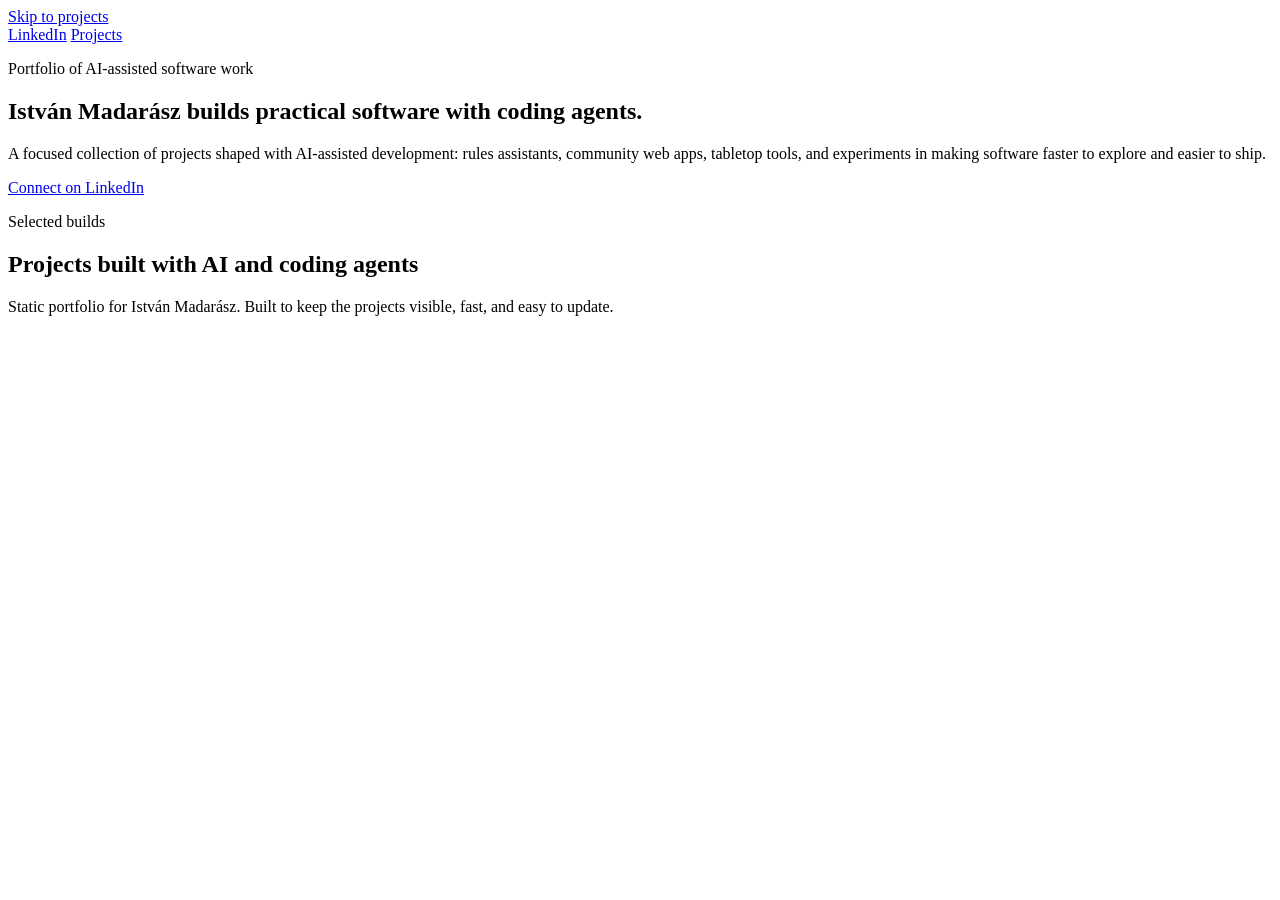
==== index.html @ a6677149 "Add semantic portfolio HTML baseline" ====
<!doctype html>
<html lang="en">
<head>
  <meta charset="utf-8">
  <meta name="viewport" content="width=device-width, initial-scale=1">
  <title>István Madarász | AI-Built Project Portfolio</title>
  <meta name="description" content="A portfolio of practical software projects by István Madarász, built with AI and coding agents.">
  <link rel="canonical" href="https://madarasz.github.io/ai-portfolio/">
  <meta property="og:type" content="website">
  <meta property="og:title" content="István Madarász | AI-Built Project Portfolio">
  <meta property="og:description" content="Practical software projects built with AI and coding agents.">
  <meta property="og:url" content="https://madarasz.github.io/ai-portfolio/">
  <meta name="twitter:card" content="summary_large_image">
  <meta name="twitter:title" content="István Madarász | AI-Built Project Portfolio">
  <meta name="twitter:description" content="Practical software projects built with AI and coding agents.">
  <link rel="stylesheet" href="styles.css">
</head>
<body>
  <div class="ambient ambient-one" aria-hidden="true"></div>
  <div class="ambient ambient-two" aria-hidden="true"></div>

  <header class="site-header">
    <a class="skip-link" href="#projects">Skip to projects</a>
    <nav class="topline" aria-label="Primary">
      <a href="https://www.linkedin.com/in/istvanmadarasz/">LinkedIn</a>
      <a href="#projects">Projects</a>
    </nav>
    <section class="hero" aria-labelledby="page-title">
      <p class="eyebrow">Portfolio of AI-assisted software work</p>
      <h1 id="page-title">István Madarász builds practical software with coding agents.</h1>
      <p class="hero-copy">A focused collection of projects shaped with AI-assisted development: rules assistants, community web apps, tabletop tools, and experiments in making software faster to explore and easier to ship.</p>
      <a class="primary-link" href="https://www.linkedin.com/in/istvanmadarasz/">Connect on LinkedIn</a>
    </section>
  </header>

  <main id="projects" class="projects" aria-labelledby="projects-title">
    <div class="section-heading">
      <p class="eyebrow">Selected builds</p>
      <h2 id="projects-title">Projects built with AI and coding agents</h2>
    </div>
    <!-- Add five article.project-card entries in Task 3. -->
  </main>

  <footer class="site-footer">
    <p>Static portfolio for István Madarász. Built to keep the projects visible, fast, and easy to update.</p>
  </footer>

  <script type="application/ld+json">
  {
    "@context": "https://schema.org",
    "@graph": [
      {
        "@type": "Person",
        "@id": "https://madarasz.github.io/ai-portfolio/#person",
        "name": "István Madarász",
        "url": "https://madarasz.github.io/ai-portfolio/",
        "sameAs": ["https://www.linkedin.com/in/istvanmadarasz/"],
        "knowsAbout": ["AI-assisted software development", "coding agents", "web applications", "tabletop gaming tools"]
      }
    ]
  }
  </script>
</body>
</html>
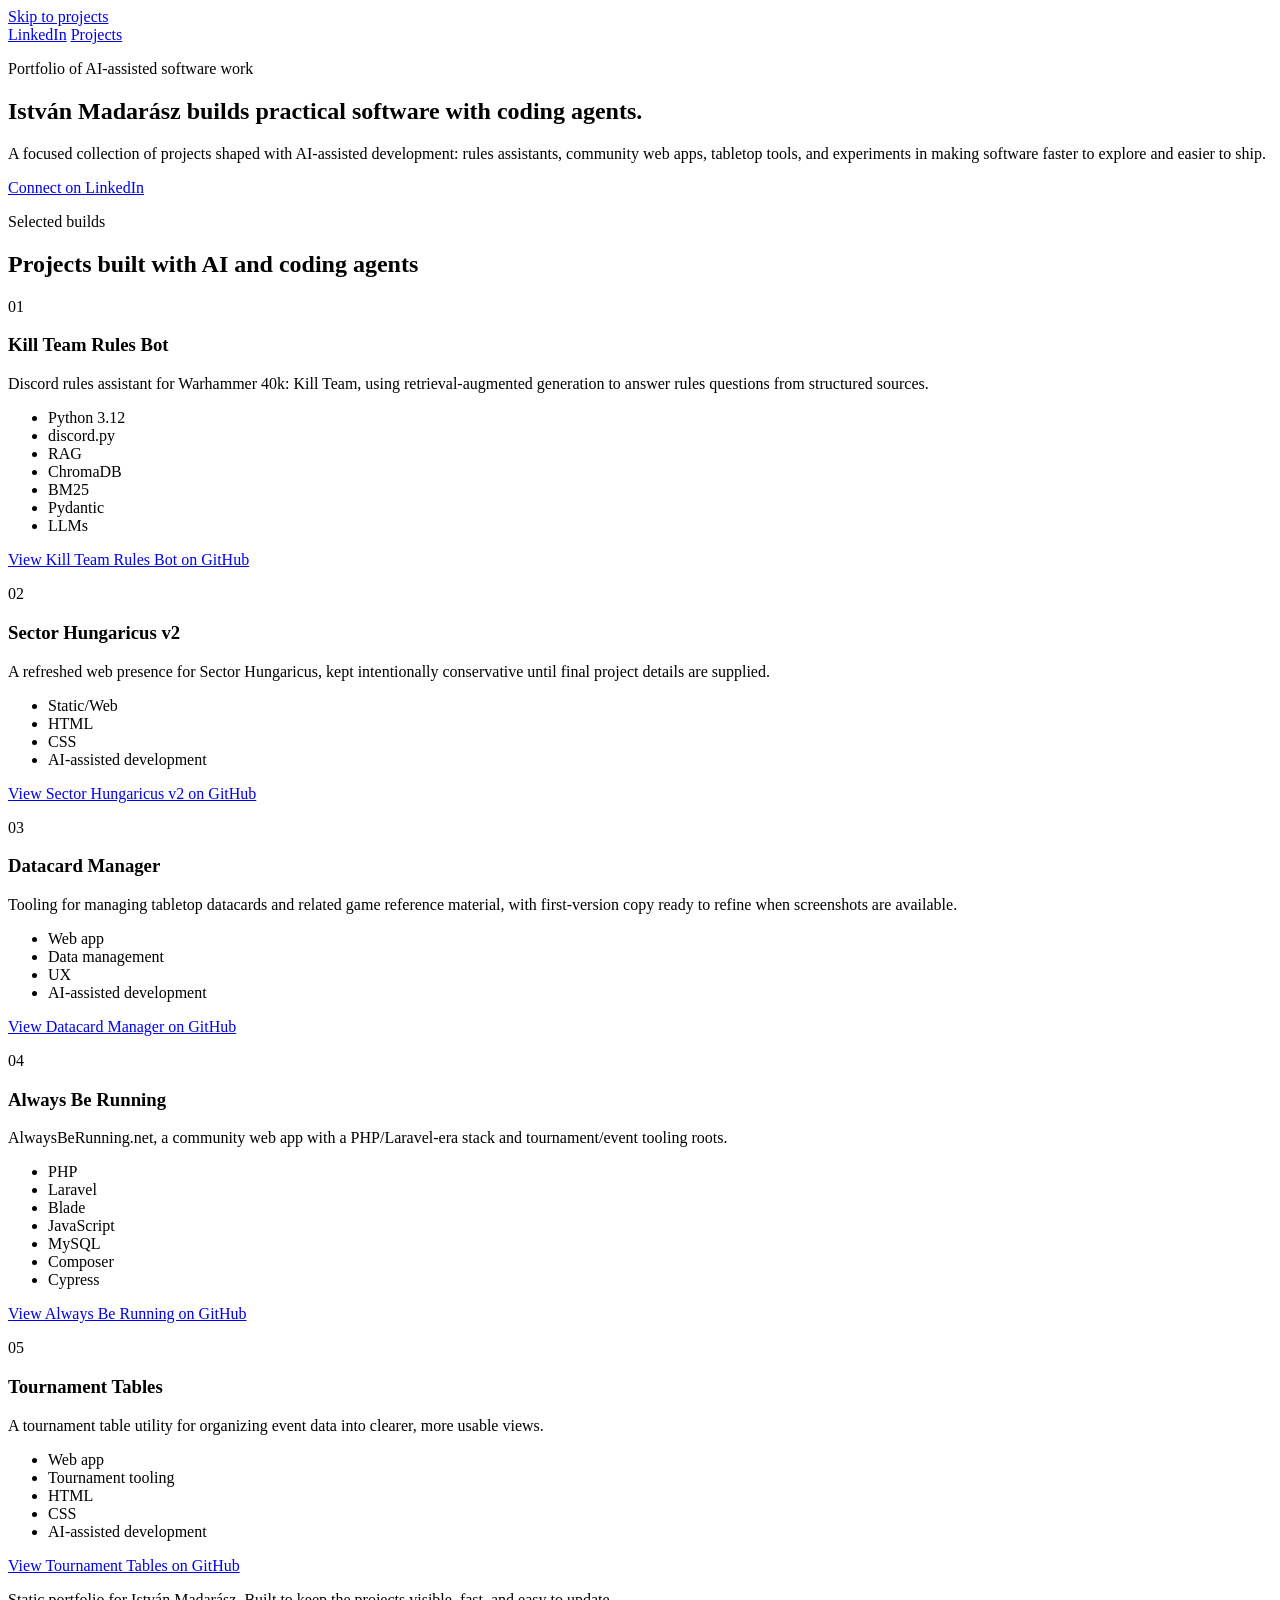
==== commit 2ac62109: "Add portfolio project content" ====
--- a/index.html
+++ b/index.html
@@ -38,7 +38,92 @@
       <p class="eyebrow">Selected builds</p>
       <h2 id="projects-title">Projects built with AI and coding agents</h2>
     </div>
-    <!-- Add five article.project-card entries in Task 3. -->
+    <article class="project-card featured">
+      <div class="project-shot shot-rules" role="img" aria-label="Stylized placeholder screenshot for Kill Team Rules Bot"></div>
+      <div class="project-body">
+        <p class="project-index">01</p>
+        <h3>Kill Team Rules Bot</h3>
+        <p>Discord rules assistant for Warhammer 40k: Kill Team, using retrieval-augmented generation to answer rules questions from structured sources.</p>
+        <ul class="tags" aria-label="Technologies used">
+          <li>Python 3.12</li>
+          <li>discord.py</li>
+          <li>RAG</li>
+          <li>ChromaDB</li>
+          <li>BM25</li>
+          <li>Pydantic</li>
+          <li>LLMs</li>
+        </ul>
+        <a class="repo-link" href="https://github.com/madarasz/kt-rules-bot">View Kill Team Rules Bot on GitHub</a>
+      </div>
+    </article>
+
+    <article class="project-card">
+      <div class="project-shot shot-sector" role="img" aria-label="Stylized placeholder screenshot for Sector Hungaricus v2"></div>
+      <div class="project-body">
+        <p class="project-index">02</p>
+        <h3>Sector Hungaricus v2</h3>
+        <p>A refreshed web presence for Sector Hungaricus, kept intentionally conservative until final project details are supplied.</p>
+        <ul class="tags" aria-label="Technologies used">
+          <li>Static/Web</li>
+          <li>HTML</li>
+          <li>CSS</li>
+          <li>AI-assisted development</li>
+        </ul>
+        <a class="repo-link" href="https://github.com/madarasz/sectorhungaricus-v2">View Sector Hungaricus v2 on GitHub</a>
+      </div>
+    </article>
+
+    <article class="project-card">
+      <div class="project-shot shot-datacard" role="img" aria-label="Stylized placeholder screenshot for Datacard Manager"></div>
+      <div class="project-body">
+        <p class="project-index">03</p>
+        <h3>Datacard Manager</h3>
+        <p>Tooling for managing tabletop datacards and related game reference material, with first-version copy ready to refine when screenshots are available.</p>
+        <ul class="tags" aria-label="Technologies used">
+          <li>Web app</li>
+          <li>Data management</li>
+          <li>UX</li>
+          <li>AI-assisted development</li>
+        </ul>
+        <a class="repo-link" href="https://github.com/madarasz/datacard-manager">View Datacard Manager on GitHub</a>
+      </div>
+    </article>
+
+    <article class="project-card">
+      <div class="project-shot shot-abr" role="img" aria-label="Stylized placeholder screenshot for Always Be Running"></div>
+      <div class="project-body">
+        <p class="project-index">04</p>
+        <h3>Always Be Running</h3>
+        <p>AlwaysBeRunning.net, a community web app with a PHP/Laravel-era stack and tournament/event tooling roots.</p>
+        <ul class="tags" aria-label="Technologies used">
+          <li>PHP</li>
+          <li>Laravel</li>
+          <li>Blade</li>
+          <li>JavaScript</li>
+          <li>MySQL</li>
+          <li>Composer</li>
+          <li>Cypress</li>
+        </ul>
+        <a class="repo-link" href="https://github.com/madarasz/always-be-running">View Always Be Running on GitHub</a>
+      </div>
+    </article>
+
+    <article class="project-card">
+      <div class="project-shot shot-tables" role="img" aria-label="Stylized placeholder screenshot for Tournament Tables"></div>
+      <div class="project-body">
+        <p class="project-index">05</p>
+        <h3>Tournament Tables</h3>
+        <p>A tournament table utility for organizing event data into clearer, more usable views.</p>
+        <ul class="tags" aria-label="Technologies used">
+          <li>Web app</li>
+          <li>Tournament tooling</li>
+          <li>HTML</li>
+          <li>CSS</li>
+          <li>AI-assisted development</li>
+        </ul>
+        <a class="repo-link" href="https://github.com/madarasz/tournament-tables">View Tournament Tables on GitHub</a>
+      </div>
+    </article>
   </main>
 
   <footer class="site-footer">
@@ -56,6 +141,56 @@
         "url": "https://madarasz.github.io/ai-portfolio/",
         "sameAs": ["https://www.linkedin.com/in/istvanmadarasz/"],
         "knowsAbout": ["AI-assisted software development", "coding agents", "web applications", "tabletop gaming tools"]
+      },
+      {
+        "@type": "SoftwareSourceCode",
+        "name": "Kill Team Rules Bot",
+        "codeRepository": "https://github.com/madarasz/kt-rules-bot",
+        "programmingLanguage": ["Python"],
+        "creator": {
+          "@id": "https://madarasz.github.io/ai-portfolio/#person"
+        },
+        "description": "Discord rules assistant for Warhammer 40k: Kill Team, using retrieval-augmented generation to answer rules questions from structured sources."
+      },
+      {
+        "@type": "SoftwareSourceCode",
+        "name": "Sector Hungaricus v2",
+        "codeRepository": "https://github.com/madarasz/sectorhungaricus-v2",
+        "programmingLanguage": ["HTML", "CSS"],
+        "creator": {
+          "@id": "https://madarasz.github.io/ai-portfolio/#person"
+        },
+        "description": "A refreshed web presence for Sector Hungaricus, kept intentionally conservative until final project details are supplied."
+      },
+      {
+        "@type": "SoftwareSourceCode",
+        "name": "Datacard Manager",
+        "codeRepository": "https://github.com/madarasz/datacard-manager",
+        "programmingLanguage": ["HTML", "CSS"],
+        "creator": {
+          "@id": "https://madarasz.github.io/ai-portfolio/#person"
+        },
+        "description": "Tooling for managing tabletop datacards and related game reference material, with first-version copy ready to refine when screenshots are available."
+      },
+      {
+        "@type": "SoftwareSourceCode",
+        "name": "Always Be Running",
+        "codeRepository": "https://github.com/madarasz/always-be-running",
+        "programmingLanguage": ["PHP", "JavaScript"],
+        "creator": {
+          "@id": "https://madarasz.github.io/ai-portfolio/#person"
+        },
+        "description": "AlwaysBeRunning.net, a community web app with a PHP/Laravel-era stack and tournament/event tooling roots."
+      },
+      {
+        "@type": "SoftwareSourceCode",
+        "name": "Tournament Tables",
+        "codeRepository": "https://github.com/madarasz/tournament-tables",
+        "programmingLanguage": ["HTML", "CSS"],
+        "creator": {
+          "@id": "https://madarasz.github.io/ai-portfolio/#person"
+        },
+        "description": "A tournament table utility for organizing event data into clearer, more usable views."
       }
     ]
   }
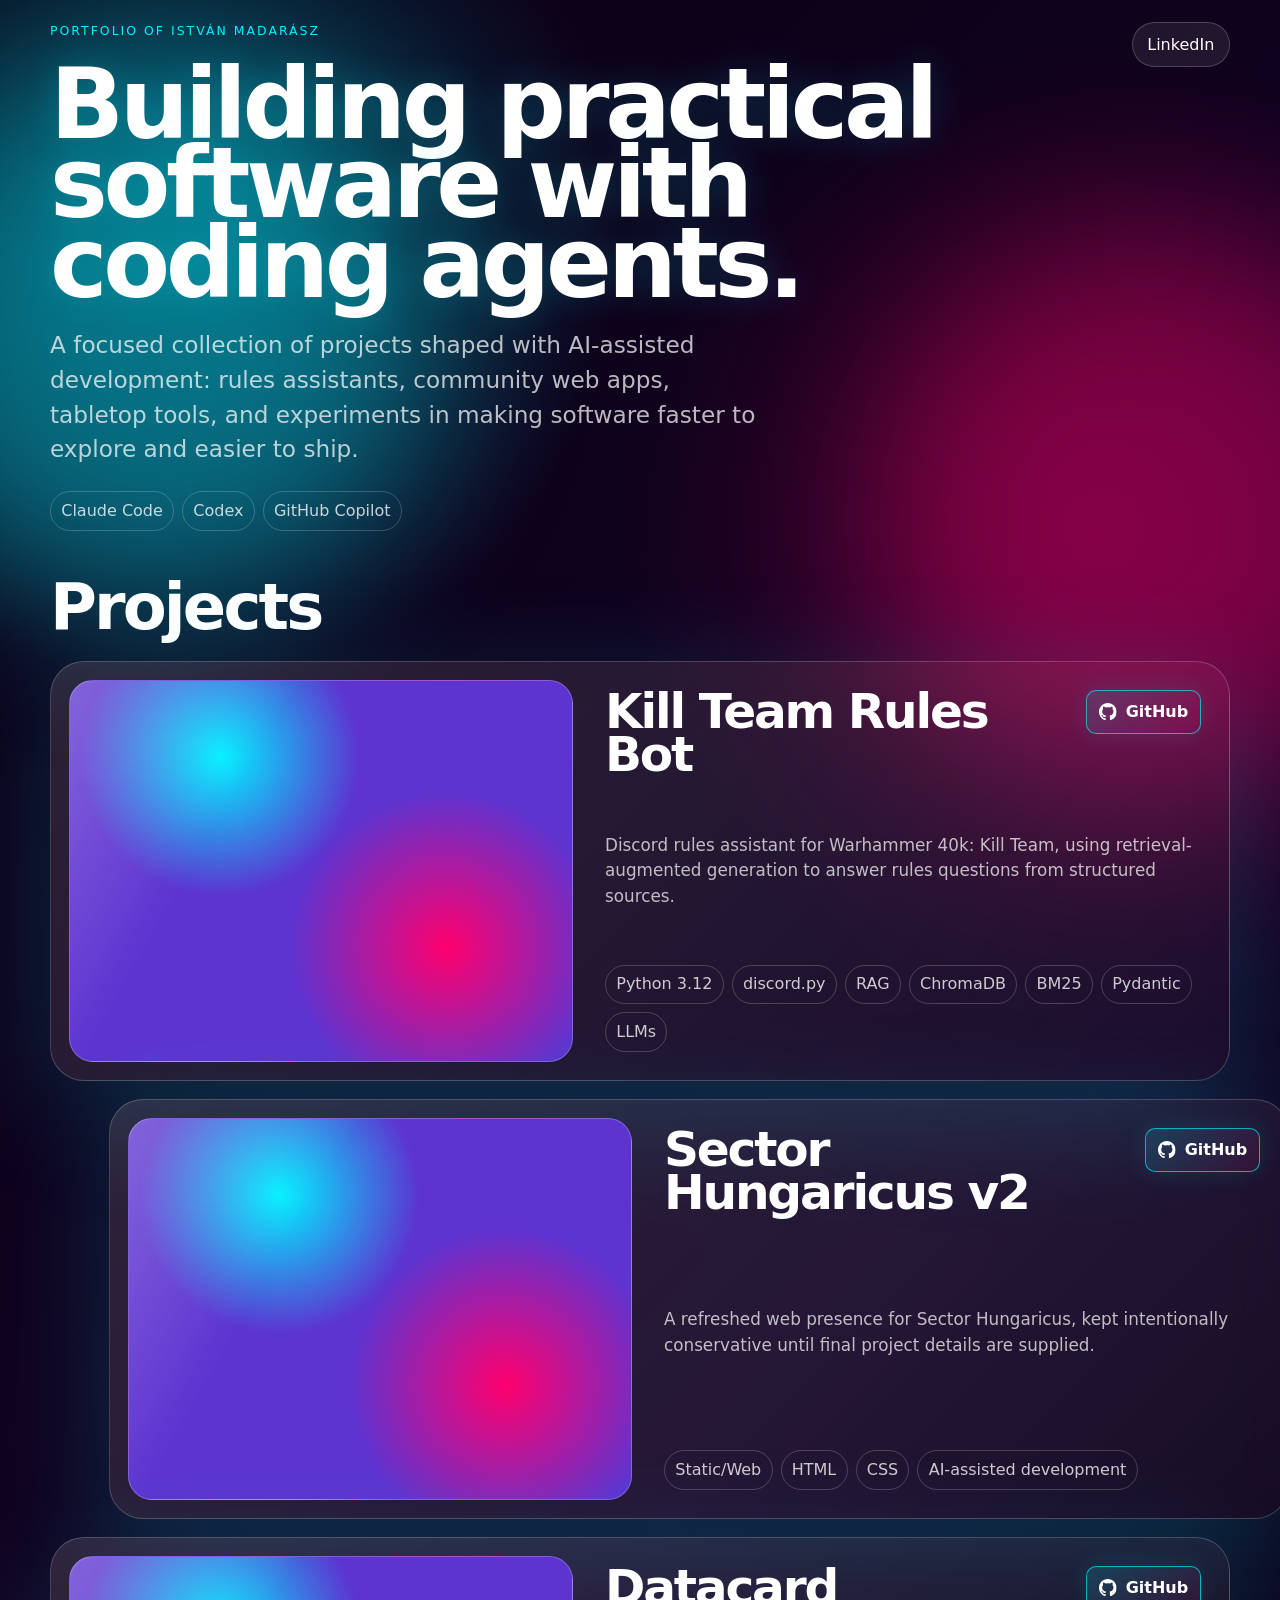
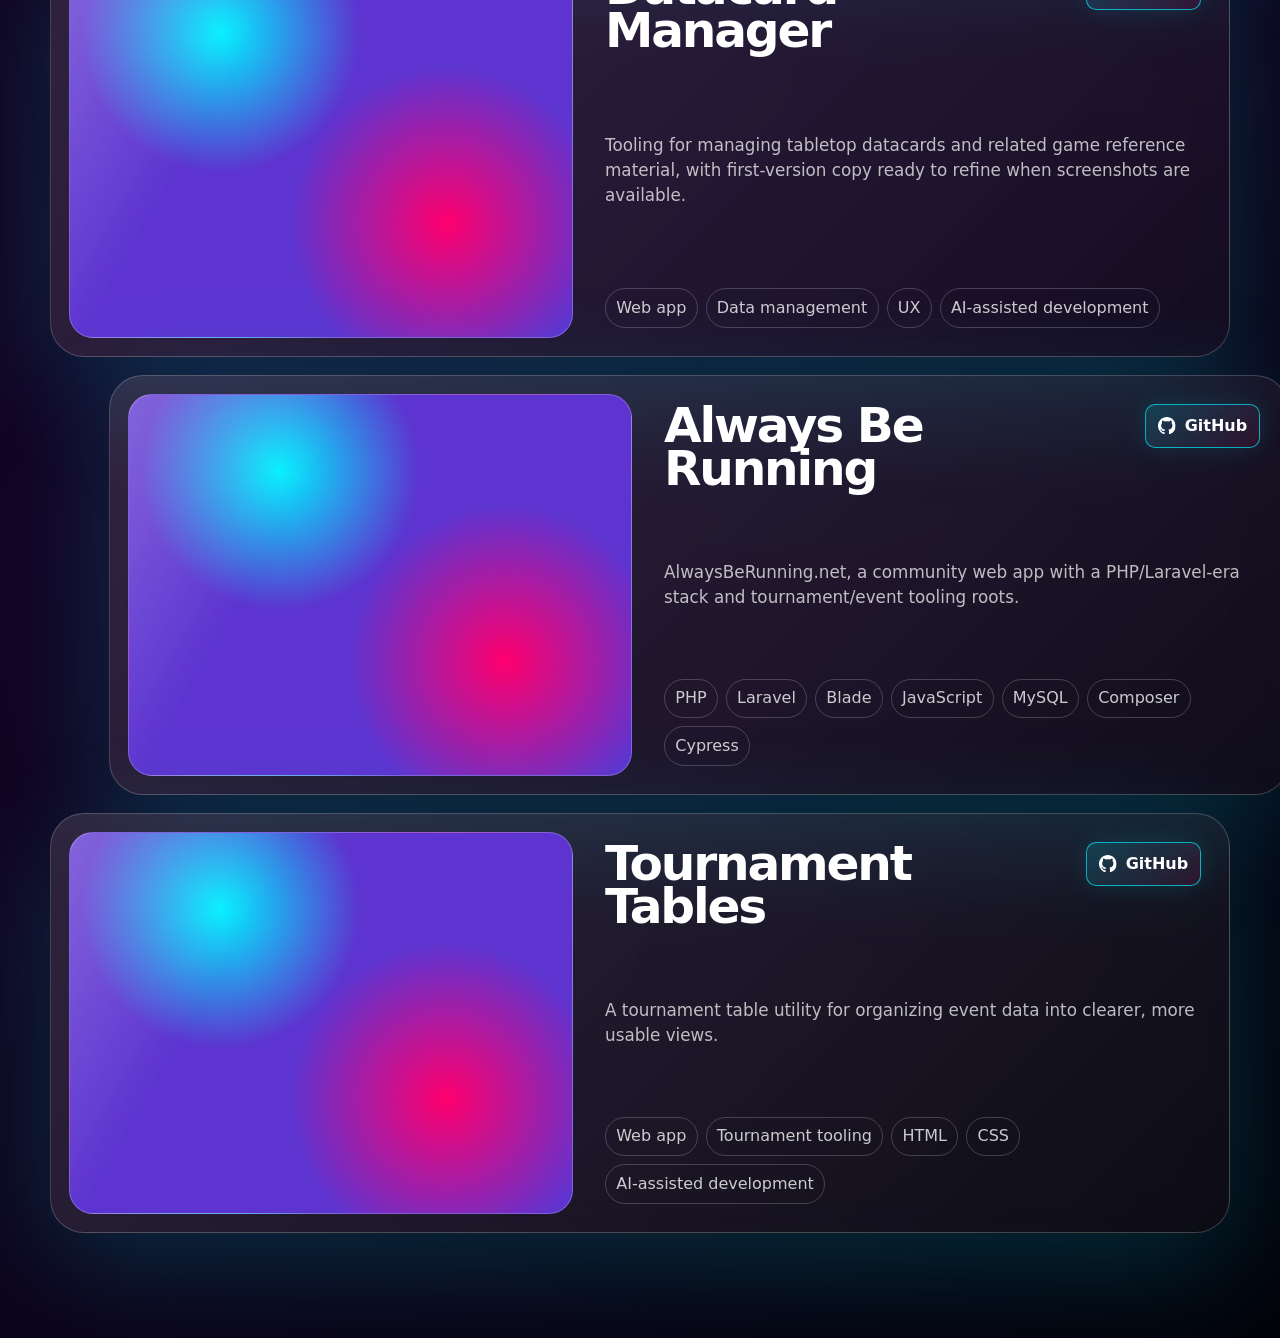
==== commit 21e87b1a: "design update" ====
--- a/index.html
+++ b/index.html
@@ -16,6 +16,11 @@
   <link rel="stylesheet" href="styles.css">
 </head>
 <body>
+  <svg class="icon-sprite" aria-hidden="true" focusable="false">
+    <symbol id="github-logo" viewBox="0 0 16 16">
+      <path d="M8 0C3.58 0 0 3.58 0 8c0 3.54 2.29 6.53 5.47 7.59.4.07.55-.17.55-.38 0-.19-.01-.82-.01-1.49-2.01.37-2.53-.49-2.69-.94-.09-.23-.48-.94-.82-1.13-.28-.15-.68-.52-.01-.53.63-.01 1.08.58 1.23.82.72 1.21 1.87.87 2.33.66.07-.52.28-.87.51-1.07-1.78-.2-3.64-.89-3.64-3.95 0-.87.31-1.59.82-2.15-.08-.2-.36-1.02.08-2.12 0 0 .67-.21 2.2.82A7.53 7.53 0 0 1 8 3.86c.68 0 1.36.09 2 .27 1.53-1.04 2.2-.82 2.2-.82.44 1.1.16 1.92.08 2.12.51.56.82 1.27.82 2.15 0 3.07-1.87 3.75-3.65 3.95.29.25.54.73.54 1.48 0 1.07-.01 1.93-.01 2.2 0 .21.15.46.55.38A8.01 8.01 0 0 0 16 8c0-4.42-3.58-8-8-8Z"/>
+    </symbol>
+  </svg>
   <div class="ambient ambient-one" aria-hidden="true"></div>
   <div class="ambient ambient-two" aria-hidden="true"></div>
 
@@ -23,26 +28,33 @@
     <a class="skip-link" href="#projects">Skip to projects</a>
     <nav class="topline" aria-label="Primary">
       <a href="https://www.linkedin.com/in/istvanmadarasz/">LinkedIn</a>
-      <a href="#projects">Projects</a>
     </nav>
     <section class="hero" aria-labelledby="page-title">
-      <p class="eyebrow">Portfolio of AI-assisted software work</p>
-      <h1 id="page-title">István Madarász builds practical software with coding agents.</h1>
+      <p class="eyebrow">Portfolio of István Madarász</p>
+      <h1 id="page-title">Building practical software with coding agents.</h1>
       <p class="hero-copy">A focused collection of projects shaped with AI-assisted development: rules assistants, community web apps, tabletop tools, and experiments in making software faster to explore and easier to ship.</p>
-      <a class="primary-link" href="https://www.linkedin.com/in/istvanmadarasz/">Connect on LinkedIn</a>
+      <ul class="tags hero-tools" aria-label="AI coding tools used">
+        <li>Claude Code</li>
+        <li>Codex</li>
+        <li>GitHub Copilot</li>
+      </ul>
     </section>
   </header>
 
   <main id="projects" class="projects" aria-labelledby="projects-title">
     <div class="section-heading">
-      <p class="eyebrow">Selected builds</p>
-      <h2 id="projects-title">Projects built with AI and coding agents</h2>
+      <h2 id="projects-title">Projects</h2>
     </div>
     <article class="project-card featured">
       <div class="project-shot shot-rules" role="img" aria-label="Stylized placeholder screenshot for Kill Team Rules Bot"></div>
       <div class="project-body">
-        <p class="project-index">01</p>
-        <h3>Kill Team Rules Bot</h3>
+        <div class="project-heading">
+          <h3>Kill Team Rules Bot</h3>
+          <a class="repo-link" href="https://github.com/madarasz/kt-rules-bot" aria-label="View Kill Team Rules Bot on GitHub">
+            <svg aria-hidden="true" focusable="false"><use href="#github-logo"></use></svg>
+            <span>GitHub</span>
+          </a>
+        </div>
         <p>Discord rules assistant for Warhammer 40k: Kill Team, using retrieval-augmented generation to answer rules questions from structured sources.</p>
         <ul class="tags" aria-label="Technologies used">
           <li>Python 3.12</li>
@@ -53,15 +65,19 @@
           <li>Pydantic</li>
           <li>LLMs</li>
         </ul>
-        <a class="repo-link" href="https://github.com/madarasz/kt-rules-bot">View Kill Team Rules Bot on GitHub</a>
       </div>
     </article>
 
     <article class="project-card">
       <div class="project-shot shot-sector" role="img" aria-label="Stylized placeholder screenshot for Sector Hungaricus v2"></div>
       <div class="project-body">
-        <p class="project-index">02</p>
-        <h3>Sector Hungaricus v2</h3>
+        <div class="project-heading">
+          <h3>Sector Hungaricus v2</h3>
+          <a class="repo-link" href="https://github.com/madarasz/sectorhungaricus-v2" aria-label="View Sector Hungaricus v2 on GitHub">
+            <svg aria-hidden="true" focusable="false"><use href="#github-logo"></use></svg>
+            <span>GitHub</span>
+          </a>
+        </div>
         <p>A refreshed web presence for Sector Hungaricus, kept intentionally conservative until final project details are supplied.</p>
         <ul class="tags" aria-label="Technologies used">
           <li>Static/Web</li>
@@ -69,15 +85,19 @@
           <li>CSS</li>
           <li>AI-assisted development</li>
         </ul>
-        <a class="repo-link" href="https://github.com/madarasz/sectorhungaricus-v2">View Sector Hungaricus v2 on GitHub</a>
       </div>
     </article>
 
     <article class="project-card">
       <div class="project-shot shot-datacard" role="img" aria-label="Stylized placeholder screenshot for Datacard Manager"></div>
       <div class="project-body">
-        <p class="project-index">03</p>
-        <h3>Datacard Manager</h3>
+        <div class="project-heading">
+          <h3>Datacard Manager</h3>
+          <a class="repo-link" href="https://github.com/madarasz/datacard-manager" aria-label="View Datacard Manager on GitHub">
+            <svg aria-hidden="true" focusable="false"><use href="#github-logo"></use></svg>
+            <span>GitHub</span>
+          </a>
+        </div>
         <p>Tooling for managing tabletop datacards and related game reference material, with first-version copy ready to refine when screenshots are available.</p>
         <ul class="tags" aria-label="Technologies used">
           <li>Web app</li>
@@ -85,15 +105,19 @@
           <li>UX</li>
           <li>AI-assisted development</li>
         </ul>
-        <a class="repo-link" href="https://github.com/madarasz/datacard-manager">View Datacard Manager on GitHub</a>
       </div>
     </article>
 
     <article class="project-card">
       <div class="project-shot shot-abr" role="img" aria-label="Stylized placeholder screenshot for Always Be Running"></div>
       <div class="project-body">
-        <p class="project-index">04</p>
-        <h3>Always Be Running</h3>
+        <div class="project-heading">
+          <h3>Always Be Running</h3>
+          <a class="repo-link" href="https://github.com/madarasz/always-be-running" aria-label="View Always Be Running on GitHub">
+            <svg aria-hidden="true" focusable="false"><use href="#github-logo"></use></svg>
+            <span>GitHub</span>
+          </a>
+        </div>
         <p>AlwaysBeRunning.net, a community web app with a PHP/Laravel-era stack and tournament/event tooling roots.</p>
         <ul class="tags" aria-label="Technologies used">
           <li>PHP</li>
@@ -104,15 +128,19 @@
           <li>Composer</li>
           <li>Cypress</li>
         </ul>
-        <a class="repo-link" href="https://github.com/madarasz/always-be-running">View Always Be Running on GitHub</a>
       </div>
     </article>
 
     <article class="project-card">
       <div class="project-shot shot-tables" role="img" aria-label="Stylized placeholder screenshot for Tournament Tables"></div>
       <div class="project-body">
-        <p class="project-index">05</p>
-        <h3>Tournament Tables</h3>
+        <div class="project-heading">
+          <h3>Tournament Tables</h3>
+          <a class="repo-link" href="https://github.com/madarasz/tournament-tables" aria-label="View Tournament Tables on GitHub">
+            <svg aria-hidden="true" focusable="false"><use href="#github-logo"></use></svg>
+            <span>GitHub</span>
+          </a>
+        </div>
         <p>A tournament table utility for organizing event data into clearer, more usable views.</p>
         <ul class="tags" aria-label="Technologies used">
           <li>Web app</li>
@@ -121,14 +149,9 @@
           <li>CSS</li>
           <li>AI-assisted development</li>
         </ul>
-        <a class="repo-link" href="https://github.com/madarasz/tournament-tables">View Tournament Tables on GitHub</a>
       </div>
     </article>
   </main>
-
-  <footer class="site-footer">
-    <p>Static portfolio for István Madarász. Built to keep the projects visible, fast, and easy to update.</p>
-  </footer>
 
   <script type="application/ld+json">
   {
--- a/styles.css
+++ b/styles.css
@@ -0,0 +1,344 @@
+@layer reset, base, layout, components, motion;
+
+@layer reset {
+  *,
+  *::before,
+  *::after {
+    box-sizing: border-box;
+  }
+
+  body,
+  h1,
+  h2,
+  h3,
+  p {
+    margin: 0;
+  }
+}
+
+@layer base {
+  :root {
+    --surface: #0a0014;
+    --surface-2: #130425;
+    --text: #ffffff;
+    --muted: rgba(255, 255, 255, 0.72);
+    --line: rgba(255, 255, 255, 0.2);
+    --violet: #5d34d0;
+    --magenta: #ff006e;
+    --cyan: #00f0ff;
+    --radius-xl: 34px;
+    --radius-lg: 24px;
+    --shadow-glow: 0 30px 120px rgba(0, 240, 255, 0.18);
+    color-scheme: dark;
+  }
+
+  html {
+    scroll-behavior: smooth;
+  }
+
+  body {
+    min-height: 100vh;
+    font-family: ui-sans-serif, system-ui, -apple-system, BlinkMacSystemFont, "Segoe UI", sans-serif;
+    color: var(--text);
+    background:
+      radial-gradient(circle at 14% 8%, rgba(0, 240, 255, 0.28), transparent 28rem),
+      radial-gradient(circle at 86% 18%, rgba(255, 0, 110, 0.22), transparent 30rem),
+      linear-gradient(135deg, var(--surface), var(--surface-2) 52%, #02030a);
+    line-height: 1.5;
+  }
+
+  a {
+    color: inherit;
+  }
+
+  a:focus-visible {
+    outline: 3px solid var(--cyan);
+    outline-offset: 5px;
+  }
+}
+
+@layer layout {
+  .site-header,
+  .projects {
+    width: min(1180px, calc(100% - 32px));
+    margin-inline: auto;
+  }
+
+  .site-header {
+    position: relative;
+  }
+
+  .hero {
+    min-height: auto;
+    display: grid;
+    align-content: start;
+    gap: 24px;
+    padding-block: 22px 48px;
+  }
+
+  .hero h1 {
+    max-width: 980px;
+    font-size: clamp(2.8rem, 7.6vw, 6.6rem);
+    line-height: 0.82;
+    letter-spacing: -0.045em;
+    text-wrap: balance;
+    text-shadow: 0 0 36px rgba(0, 240, 255, 0.2);
+  }
+
+  .projects {
+    container-type: inline-size;
+    padding-block: 0 88px;
+  }
+
+  .projects::after {
+    content: "";
+    display: block;
+    clear: both;
+  }
+}
+
+@layer components {
+  .icon-sprite {
+    position: absolute;
+    width: 0;
+    height: 0;
+    overflow: hidden;
+  }
+
+  .skip-link {
+    position: absolute;
+    inset: 12px auto auto 12px;
+    transform: translateY(-140%);
+  }
+
+  .skip-link:focus {
+    transform: translateY(0);
+  }
+
+  .topline {
+    position: absolute;
+    inset: 22px 0 auto auto;
+    display: flex;
+    justify-content: flex-end;
+    gap: 18px;
+  }
+
+  .topline a {
+    display: inline-flex;
+    align-items: center;
+    min-height: 40px;
+    border: 1px solid var(--line);
+    padding: 0.6rem 0.92rem;
+    text-decoration: none;
+    border-radius: 999px;
+    background: rgba(255, 255, 255, 0.08);
+  }
+
+  .eyebrow {
+    color: var(--cyan);
+    font-size: 0.78rem;
+    letter-spacing: 0.16em;
+    text-transform: uppercase;
+  }
+
+  .hero > .eyebrow {
+    max-width: calc(100% - 120px);
+  }
+
+  .hero-copy {
+    max-width: 720px;
+    color: var(--muted);
+    font-size: clamp(1.1rem, 2vw, 1.45rem);
+  }
+
+  .hero-tools {
+    max-width: 720px;
+  }
+
+  .repo-link {
+    display: inline-flex;
+    align-items: center;
+    flex: 0 0 auto;
+    gap: 0.55rem;
+    width: fit-content;
+    min-height: 40px;
+    border: 1px solid rgba(0, 240, 255, 0.68);
+    border-radius: 10px;
+    padding: 0.56rem 0.74rem;
+    color: var(--text);
+    text-decoration: none;
+    background: linear-gradient(135deg, rgba(0, 240, 255, 0.16), rgba(255, 0, 110, 0.1));
+    box-shadow: 0 0 26px rgba(0, 240, 255, 0.12);
+    font-weight: 700;
+  }
+
+  .repo-link svg {
+    width: 1.1rem;
+    height: 1.1rem;
+    fill: currentColor;
+  }
+
+  .section-heading {
+    margin-bottom: 24px;
+  }
+
+  .section-heading h2 {
+    max-width: 860px;
+    font-size: clamp(2rem, 5vw, 4.25rem);
+    line-height: 0.9;
+    letter-spacing: -0.045em;
+  }
+
+  .project-card {
+    display: grid;
+    grid-template-columns: minmax(220px, 0.9fr) minmax(260px, 1.1fr);
+    gap: 22px;
+    min-height: 420px;
+    margin-block: 18px;
+    padding: 18px;
+    border: 1px solid var(--line);
+    border-radius: var(--radius-xl);
+    background: linear-gradient(135deg, rgba(255, 255, 255, 0.13), rgba(255, 255, 255, 0.04));
+    box-shadow: var(--shadow-glow);
+    backdrop-filter: blur(22px);
+  }
+
+  .project-card:nth-of-type(even) {
+    transform: translateX(5%);
+  }
+
+  .project-shot {
+    min-height: 280px;
+    border-radius: var(--radius-lg);
+    border: 1px solid rgba(255, 255, 255, 0.22);
+    background:
+      linear-gradient(120deg, rgba(255, 255, 255, 0.24), transparent 32%),
+      radial-gradient(circle at 30% 20%, var(--cyan), transparent 30%),
+      radial-gradient(circle at 75% 70%, var(--magenta), transparent 34%),
+      var(--violet);
+  }
+
+  .project-body {
+    display: grid;
+    align-content: space-between;
+    gap: 16px;
+    padding: 10px;
+  }
+
+  .project-heading {
+    display: flex;
+    align-items: flex-start;
+    justify-content: space-between;
+    gap: 16px;
+  }
+
+  .project-body h3 {
+    font-size: clamp(1.65rem, 3.8vw, 3.45rem);
+    line-height: 0.9;
+    letter-spacing: -0.045em;
+  }
+
+  .project-body p {
+    color: var(--muted);
+    font-size: 1.05rem;
+  }
+
+  .tags {
+    display: flex;
+    flex-wrap: wrap;
+    gap: 8px;
+    padding: 0;
+    margin: 0;
+    list-style: none;
+  }
+
+  .tags li {
+    border: 1px solid var(--line);
+    border-radius: 999px;
+    padding: 0.42rem 0.64rem;
+    color: rgba(255, 255, 255, 0.78);
+  }
+
+}
+
+@layer motion {
+  .ambient {
+    position: fixed;
+    inset: auto;
+    z-index: -1;
+    width: 44vw;
+    aspect-ratio: 1;
+    border-radius: 999px;
+    filter: blur(80px);
+    opacity: 0.35;
+    animation: drift 16s ease-in-out infinite alternate;
+  }
+
+  .ambient-one {
+    top: 6vh;
+    left: -10vw;
+    background: var(--cyan);
+  }
+
+  .ambient-two {
+    right: -12vw;
+    bottom: 12vh;
+    background: var(--magenta);
+    animation-delay: -5s;
+  }
+
+  @keyframes drift {
+    from {
+      transform: translate3d(0, 0, 0) scale(1);
+    }
+
+    to {
+      transform: translate3d(6vw, -3vh, 0) scale(1.12);
+    }
+  }
+
+  @media (prefers-reduced-motion: reduce) {
+    *,
+    *::before,
+    *::after {
+      animation-duration: 0.01ms !important;
+      animation-iteration-count: 1 !important;
+      scroll-behavior: auto !important;
+    }
+  }
+}
+
+@container (max-width: 760px) {
+  .project-card {
+    grid-template-columns: 1fr;
+  }
+
+  .project-card:nth-of-type(even) {
+    transform: none;
+  }
+}
+
+@media (max-width: 720px) {
+  .topline {
+    justify-content: flex-end;
+  }
+
+  .hero {
+    min-height: auto;
+    padding-block: 22px 40px;
+  }
+
+  .hero h1 {
+    font-size: clamp(2.45rem, 11vw, 3.4rem);
+    line-height: 0.86;
+    letter-spacing: -0.04em;
+  }
+
+  .project-heading {
+    flex-wrap: wrap;
+  }
+
+  .project-heading .repo-link {
+    margin-top: 2px;
+  }
+}
